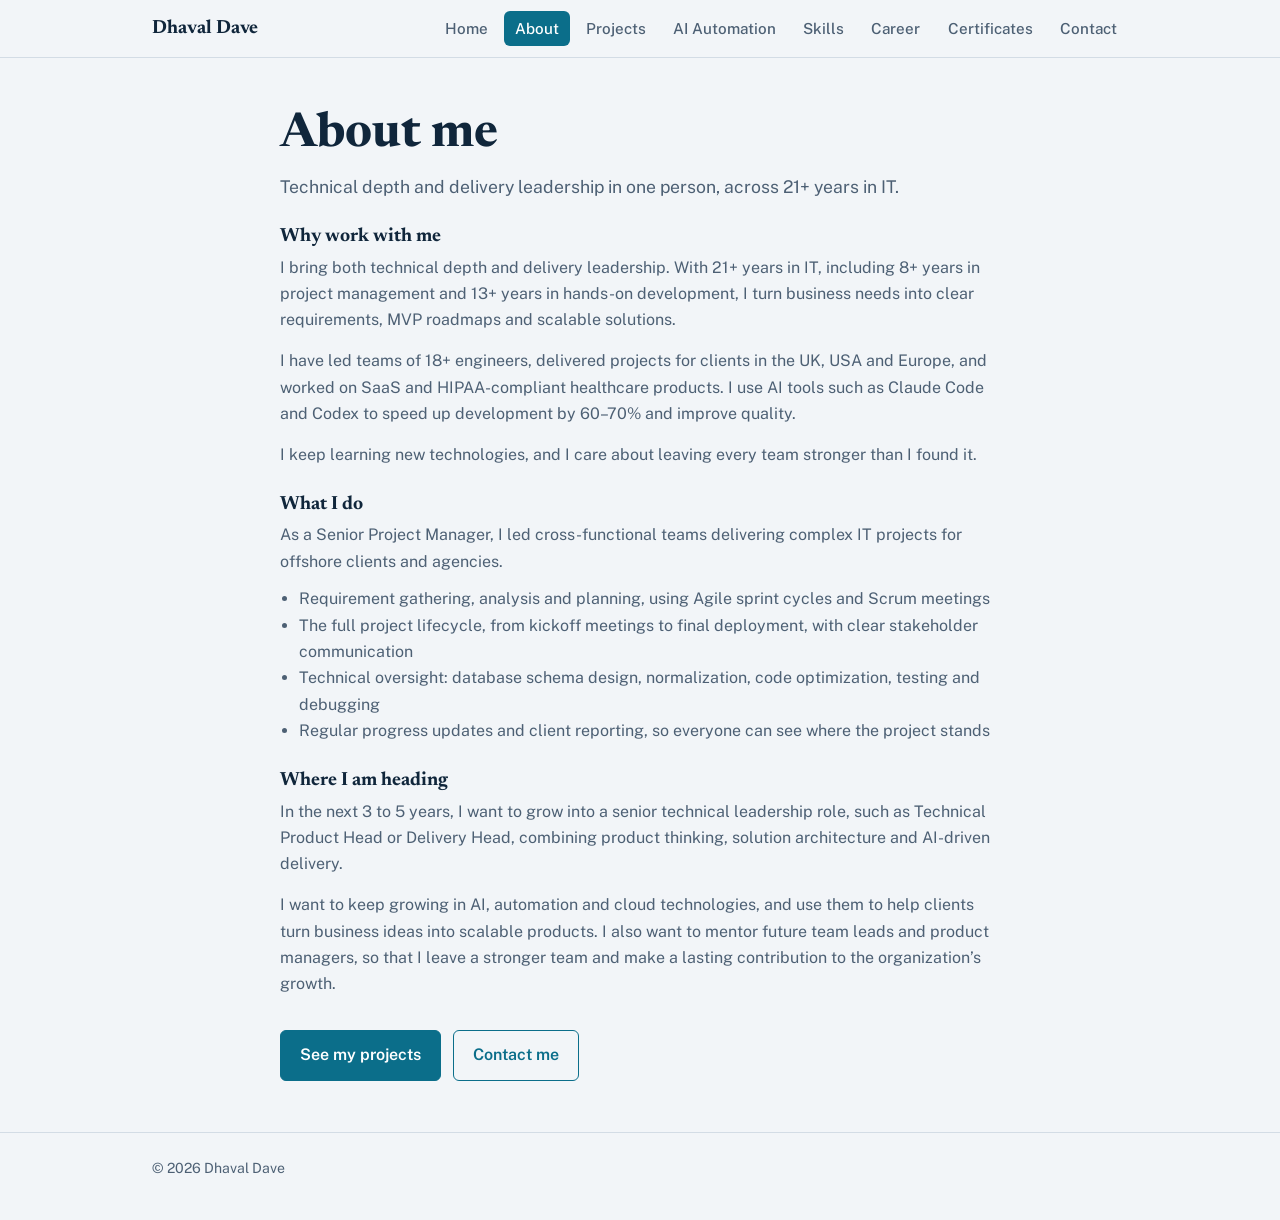
==== about.html @ 55a8407e "Added About Link" ====
<!DOCTYPE html>
<html lang="en"><head><meta charset="utf-8"><meta name="viewport" content="width=device-width, initial-scale=1">
<title>About me | Dhaval Dave</title><meta name="description" content="Dhaval Dave: Technical Project Manager and Solution Architect, 21+ years.">
<link rel="preconnect" href="https://fonts.googleapis.com"><link rel="preconnect" href="https://fonts.gstatic.com" crossorigin>
<link href="https://fonts.googleapis.com/css2?family=Newsreader:opsz,wght@6..72,500;6..72,700&family=Public+Sans:wght@400;500;600&display=swap" rel="stylesheet">
<link rel="stylesheet" href="style.css"></head><body>
<header class="top"><div class="wrap"><a class="brand" href="index.html">Dhaval Dave</a><nav aria-label="Main"><a href="index.html">Home</a><a href="about.html" aria-current="page">About</a><a href="projects.html">Projects</a><a href="automation.html">AI Automation</a><a href="skills.html">Skills</a><a href="career.html">Career</a><a href="certificates.html">Certificates</a><a href="contact.html">Contact</a></nav></div></header>
<main><div class="wrap page detail"><h1 class="pt">About me</h1>
<p class="lead">Technical depth and delivery leadership in one person, across 21+ years in IT.</p>
<h2>Why work with me</h2>
<p>I bring both technical depth and delivery leadership. With 21+ years in IT, including 8+ years in project management and 13+ years in hands-on development, I turn business needs into clear requirements, MVP roadmaps and scalable solutions.</p>
<p style="margin-top:.9rem">I have led teams of 18+ engineers, delivered projects for clients in the UK, USA and Europe, and worked on SaaS and HIPAA-compliant healthcare products. I use AI tools such as Claude Code and Codex to speed up development by 60–70% and improve quality.</p>
<p style="margin-top:.9rem">I keep learning new technologies, and I care about leaving every team stronger than I found it.</p>
<h2>What I do</h2>
<p>As a Senior Project Manager, I led cross-functional teams delivering complex IT projects for offshore clients and agencies.</p>
<ul style="margin-top:.7rem"><li>Requirement gathering, analysis and planning, using Agile sprint cycles and Scrum meetings</li><li>The full project lifecycle, from kickoff meetings to final deployment, with clear stakeholder communication</li><li>Technical oversight: database schema design, normalization, code optimization, testing and debugging</li><li>Regular progress updates and client reporting, so everyone can see where the project stands</li></ul>
<h2>Where I am heading</h2>
<p>In the next 3 to 5 years, I want to grow into a senior technical leadership role, such as Technical Product Head or Delivery Head, combining product thinking, solution architecture and AI-driven delivery.</p>
<p style="margin-top:.9rem">I want to keep growing in AI, automation and cloud technologies, and use them to help clients turn business ideas into scalable products. I also want to mentor future team leads and product managers, so that I leave a stronger team and make a lasting contribution to the organization’s growth.</p>
<div class="btns" style="margin-top:2rem"><a class="btn primary" href="projects.html">See my projects</a><a class="btn" href="contact.html">Contact me</a></div></div></main>
<footer><div class="wrap">© 2026 Dhaval Dave</div></footer></body></html>
---- style.css ----
:root{--bg:#f2f5f8;--surface:#fff;--ink:#10263b;--muted:#4d6074;--line:#d3dce5;--accent:#0b6e8a;--accent-ink:#fff;
--serif:"Newsreader",Georgia,"Times New Roman",serif;--sans:"Public Sans",system-ui,-apple-system,"Segoe UI",Roboto,sans-serif;color-scheme:light}
@media (prefers-color-scheme:dark){:root{--bg:#0d1a27;--surface:#142536;--ink:#e8eef4;--muted:#9bb0c3;--line:#243a50;--accent:#5cc4de;--accent-ink:#06202b;color-scheme:dark}}
*{box-sizing:border-box}html{scroll-behavior:smooth}
body{margin:0;background:var(--bg);color:var(--ink);font:400 1rem/1.65 var(--sans);-webkit-text-size-adjust:100%}
a{color:var(--accent)}:focus-visible{outline:3px solid var(--accent);outline-offset:3px;border-radius:4px}
.wrap{max-width:1040px;margin:0 auto;padding:0 clamp(1.1rem,4vw,2rem)}
header.top{position:sticky;top:0;z-index:5;background:var(--bg);border-bottom:1px solid var(--line)}
header.top .wrap{display:flex;align-items:center;justify-content:space-between;gap:.6rem 1.5rem;flex-wrap:wrap;padding-top:.7rem;padding-bottom:.7rem}
.brand{font:700 1.2rem var(--serif);color:var(--ink);text-decoration:none}
nav{display:flex;gap:.2rem .3rem;flex-wrap:wrap}
nav a{color:var(--muted);text-decoration:none;font-weight:500;font-size:.95rem;padding:.3rem .7rem;border-radius:6px}
nav a:hover{color:var(--ink)}nav a[aria-current="page"]{background:var(--accent);color:var(--accent-ink)}
.hero{display:grid;grid-template-columns:1.35fr 1fr;gap:clamp(1.5rem,4vw,3rem);align-items:center;padding:clamp(2rem,6vw,4.5rem) 0 clamp(1.5rem,4vw,2.5rem)}
.hero h1{font:700 clamp(1.9rem,4.4vw,3.1rem)/1.1 var(--serif);margin:0 0 1.1rem;letter-spacing:-.01em}
.lead{font-size:1.1rem;color:var(--muted);max-width:60ch;margin:0 0 1.5rem}
.photo{width:100%;aspect-ratio:4/5;object-fit:cover;object-position:50% 12%;border-radius:4px;border:1px solid var(--line);display:block}
.btns{display:flex;flex-wrap:wrap;gap:.7rem}
.btn{display:inline-block;padding:.7rem 1.2rem;border-radius:6px;border:1.5px solid var(--accent);color:var(--accent);text-decoration:none;font-weight:600}
.btn.primary{background:var(--accent);color:var(--accent-ink)}
.ledger{display:grid;grid-template-columns:repeat(auto-fit,minmax(150px,1fr));border-top:2px solid var(--ink);margin-bottom:1rem}
.ledger div{padding:1rem 1rem 1rem 0}.ledger b{display:block;font:700 2rem/1.1 var(--serif)}.ledger span{font-size:.9rem;color:var(--muted)}
section,.page{padding:clamp(2rem,5vw,3.2rem) 0}section{border-top:1px solid var(--line)}
h1.pt{font:700 clamp(2rem,5vw,3rem)/1.1 var(--serif);margin:0 0 .6rem}
h2{font:700 clamp(1.5rem,3.5vw,2rem)/1.15 var(--serif);margin:0 0 1.3rem}
h3{font:700 1.25rem/1.25 var(--serif);margin:0 0 .5rem}
.cases{display:grid;grid-template-columns:repeat(auto-fit,minmax(min(100%,300px),1fr));gap:1.1rem}
.card{display:block;background:var(--surface);border:1px solid var(--line);border-left:4px solid var(--accent);border-radius:4px;padding:1.2rem 1.3rem;color:var(--ink);text-decoration:none}
.card:hover h3{text-decoration:underline}.card p{margin:.3rem 0;color:var(--muted);font-size:.95rem}.card .more{color:var(--accent);font-weight:600;font-size:.92rem}
.meta{font-size:.9rem;color:var(--muted);margin:0 0 1rem}
.detail{max-width:72ch}.detail h2{font-size:1.2rem;margin:1.6rem 0 .4rem}.detail p,.detail ul{margin:0;color:var(--muted)}.detail ul{padding-left:1.2rem}
.crumb{font-size:.92rem;margin-bottom:1rem}
.pn{display:flex;justify-content:space-between;gap:1rem;flex-wrap:wrap;margin-top:2.5rem;padding-top:1.2rem;border-top:1px solid var(--line)}
.skills{display:grid;grid-template-columns:repeat(auto-fit,minmax(min(100%,260px),1fr));gap:1.2rem}
.skills .card h3{font:600 1.05rem var(--sans)}
.rail{list-style:none;margin:0;padding:0 0 0 1.2rem;border-left:2px solid var(--line)}
.rail li{position:relative;padding:0 0 1.6rem 1.2rem}.rail li::before{content:"";position:absolute;left:-1.72rem;top:.5rem;width:.75rem;height:.75rem;border-radius:50%;background:var(--accent)}
.rail .yr{font-weight:600;color:var(--accent);font-size:.9rem}.rail strong{display:block;font-size:1.05rem}.rail .co{color:var(--muted);font-size:.93rem}
.rail ul{margin:.4rem 0 0;padding-left:1.1rem;color:var(--muted);font-size:.95rem;max-width:70ch}
.big{font:700 clamp(1.3rem,4vw,2rem) var(--serif);word-break:break-all}
footer{padding:1.5rem 0 2.5rem;color:var(--muted);font-size:.88rem;border-top:1px solid var(--line)}
@media (max-width:760px){.hero{grid-template-columns:1fr}.photo{max-width:340px;order:-1}}
@media (prefers-reduced-motion:reduce){html{scroll-behavior:auto}}

.diagram{overflow-x:auto;background:var(--surface);border:1px solid var(--line);border-radius:4px;padding:1rem;margin:.4rem 0 .4rem}
.diagram svg{display:block;width:100%;height:auto}
.tagline{font-weight:600;color:var(--accent);margin:0 0 1.1rem;max-width:60ch}
.cert img{width:100%;height:auto;display:block;border:1px solid var(--line);border-radius:4px;margin-bottom:.8rem}
.plain{max-width:72ch;padding-left:1.2rem;color:var(--muted)}.plain li{margin:.45rem 0}.plain strong{color:var(--ink)}
.trow{display:grid;grid-template-columns:210px 1fr;border-top:1px solid var(--line)}.trow:last-child{border-bottom:1px solid var(--line)}.trow b{padding:.7rem 1rem .7rem 0;font-weight:600}.trow span{padding:.7rem 0;color:var(--muted)}
@media (max-width:640px){.trow{grid-template-columns:1fr}.trow b{padding-bottom:0}.trow span{padding-top:.1rem}}
.chips .tag{font-size:.9rem;padding:.2rem .8rem;margin:0 .4rem .5rem 0}
.cap{font-size:.88rem;color:var(--muted);margin:.4rem 0 0}
.steps{display:grid;grid-template-columns:repeat(auto-fit,minmax(min(100%,250px),1fr));gap:1rem;margin-bottom:1rem}
.step{max-width:72ch;padding:1.6rem 0;border-top:1px solid var(--line)}.step h2{margin-bottom:.5rem}.step p,.step ul{margin:.3rem 0;color:var(--muted)}.step ul{padding-left:1.2rem}
.tag{display:inline-block;font-size:.8rem;font-weight:600;color:var(--accent);border:1px solid var(--accent);border-radius:99px;padding:.05rem .6rem;margin:0 .3rem .3rem 0}
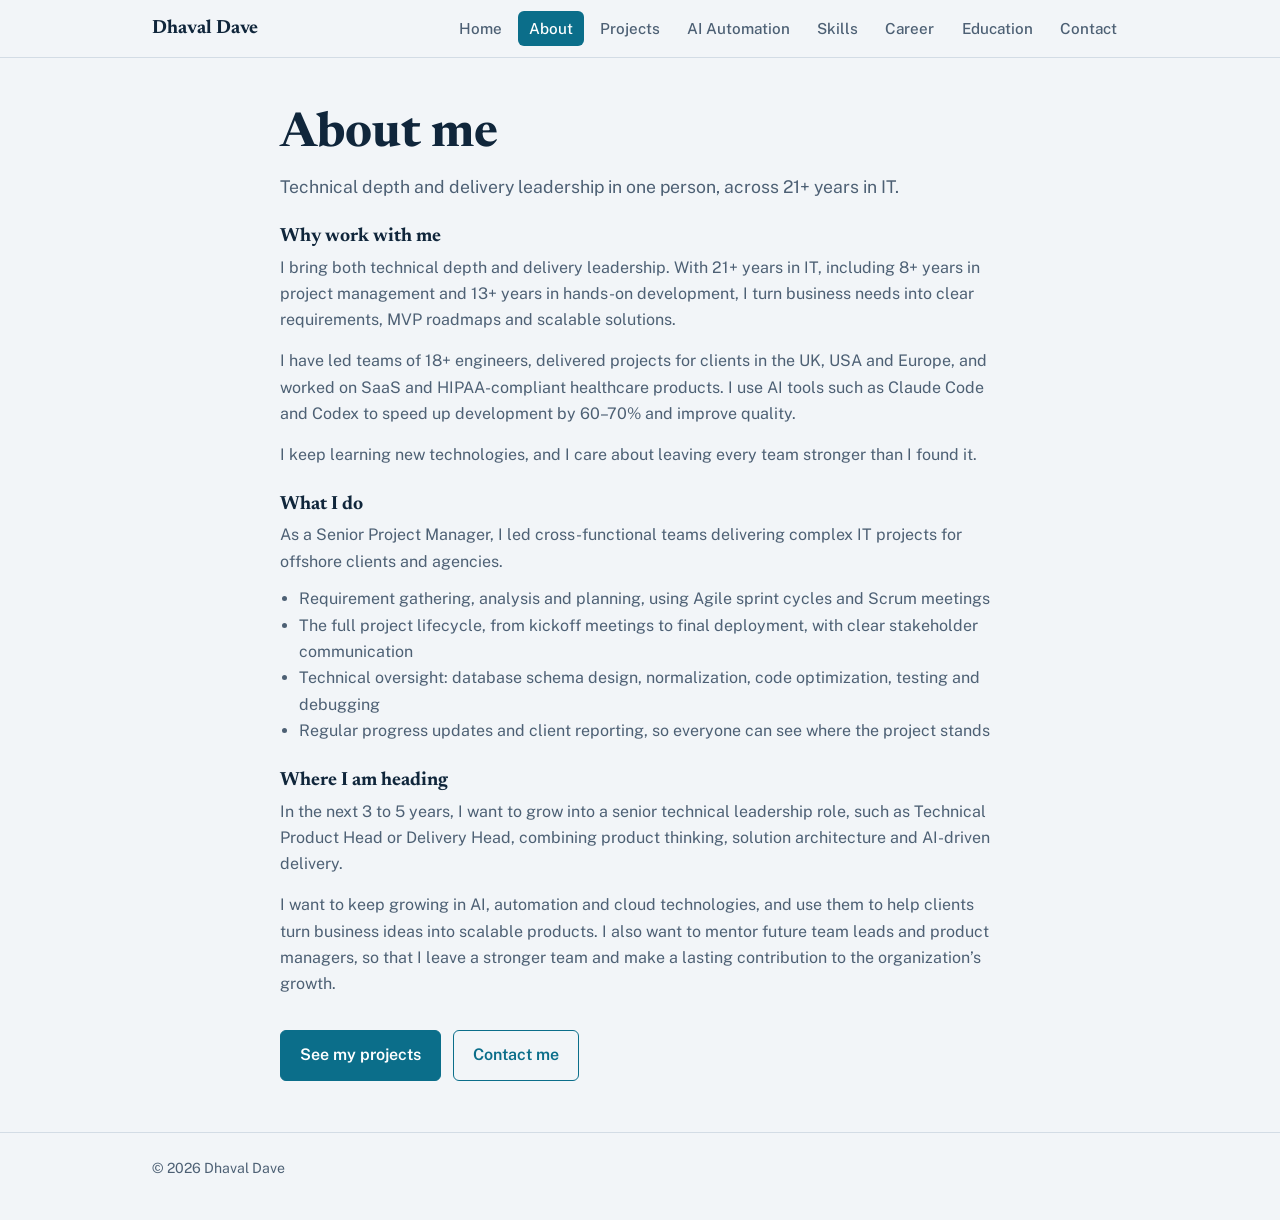
==== commit 820361fe: "Remove certificate.html & added educational.html" ====
--- a/about.html
+++ b/about.html
@@ -4,7 +4,7 @@
 <link rel="preconnect" href="https://fonts.googleapis.com"><link rel="preconnect" href="https://fonts.gstatic.com" crossorigin>
 <link href="https://fonts.googleapis.com/css2?family=Newsreader:opsz,wght@6..72,500;6..72,700&family=Public+Sans:wght@400;500;600&display=swap" rel="stylesheet">
 <link rel="stylesheet" href="style.css"></head><body>
-<header class="top"><div class="wrap"><a class="brand" href="index.html">Dhaval Dave</a><nav aria-label="Main"><a href="index.html">Home</a><a href="about.html" aria-current="page">About</a><a href="projects.html">Projects</a><a href="automation.html">AI Automation</a><a href="skills.html">Skills</a><a href="career.html">Career</a><a href="certificates.html">Certificates</a><a href="contact.html">Contact</a></nav></div></header>
+<header class="top"><div class="wrap"><a class="brand" href="index.html">Dhaval Dave</a><nav aria-label="Main"><a href="index.html">Home</a><a href="about.html" aria-current="page">About</a><a href="projects.html">Projects</a><a href="automation.html">AI Automation</a><a href="skills.html">Skills</a><a href="career.html">Career</a><a href="education.html">Education</a><a href="contact.html">Contact</a></nav></div></header>
 <main><div class="wrap page detail"><h1 class="pt">About me</h1>
 <p class="lead">Technical depth and delivery leadership in one person, across 21+ years in IT.</p>
 <h2>Why work with me</h2>
